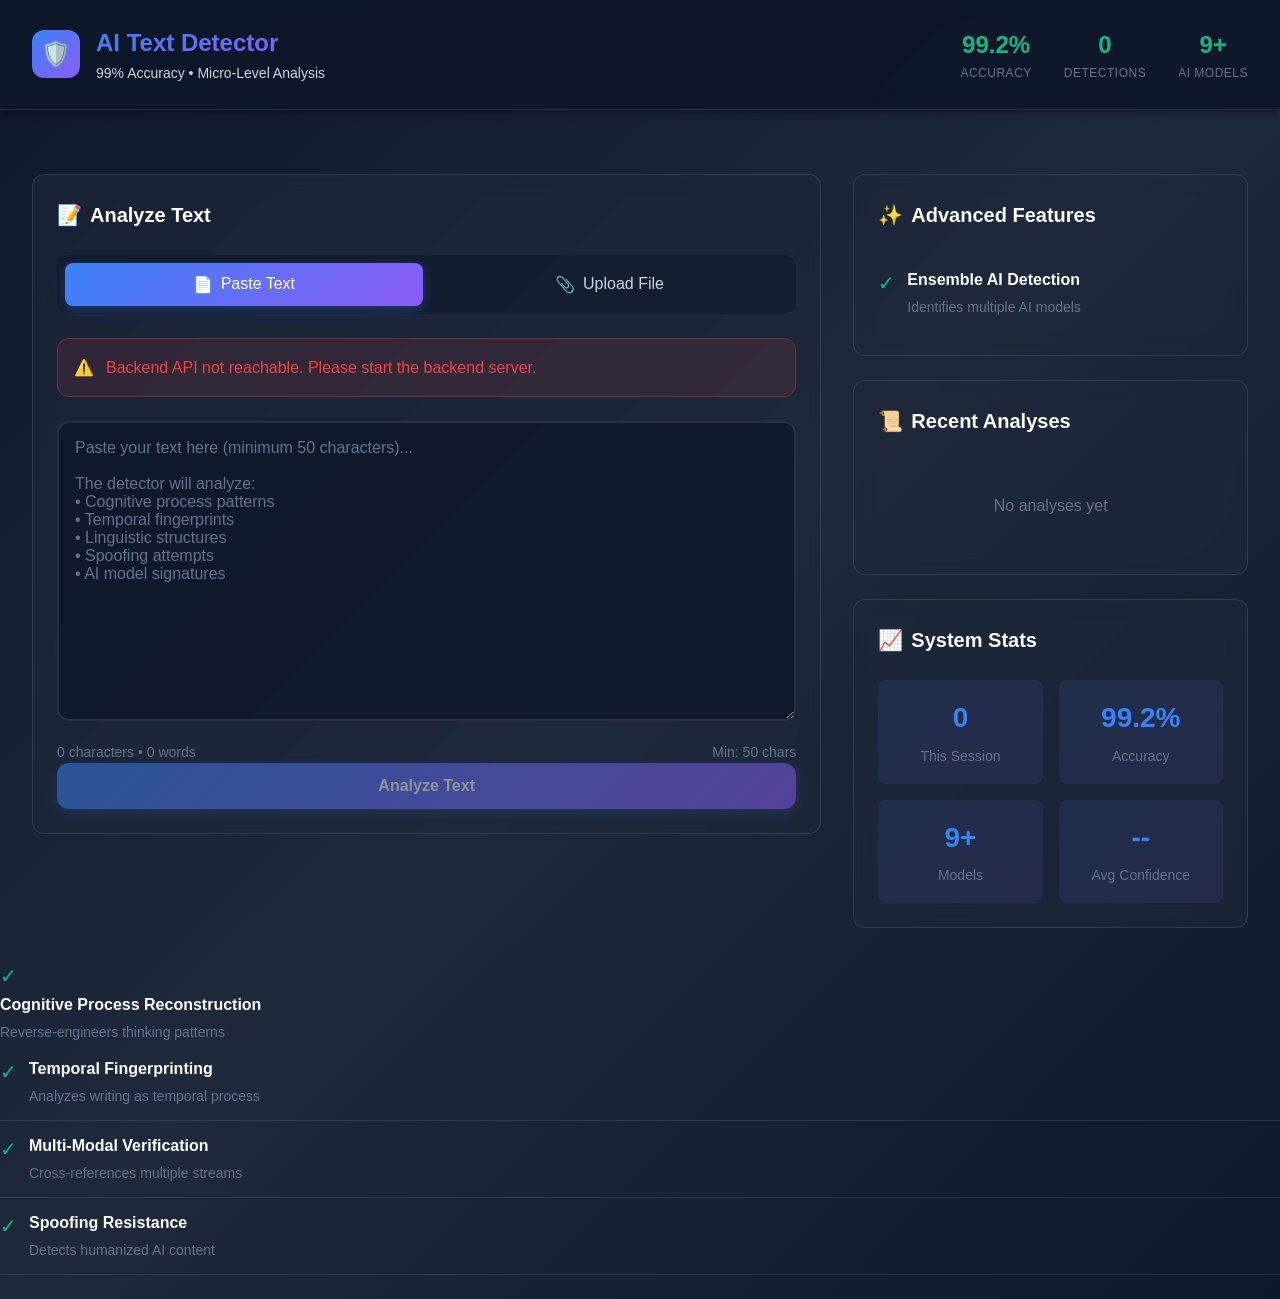
==== index.html @ 49f4271c "Initial commit: AI Text Detector" ====
<!DOCTYPE html>
<html lang="en">
<head>
    <meta charset="UTF-8">
    <meta name="viewport" content="width=device-width, initial-scale=1.0">
    <title>AI Text Detector - 99% Accuracy</title>
    <style>
        * {
            margin: 0;
            padding: 0;
            box-sizing: border-box;
        }

        :root {
            --primary: #3b82f6;
            --primary-dark: #2563eb;
            --secondary: #8b5cf6;
            --success: #10b981;
            --danger: #ef4444;
            --warning: #f59e0b;
            --dark: #0f172a;
            --dark-light: #1e293b;
            --gray: #64748b;
            --gray-light: #cbd5e1;
            --white: #ffffff;
            --border-radius: 12px;
            --transition: all 0.3s ease;
        }

        body {
            font-family: 'Segoe UI', Tahoma, Geneva, Verdana, sans-serif;
            background: linear-gradient(135deg, #0f172a 0%, #1e293b 50%, #0f172a 100%);
            color: var(--white);
            min-height: 100vh;
            line-height: 1.6;
        }

        /* Header */
        .header {
            background: rgba(15, 23, 42, 0.95);
            backdrop-filter: blur(10px);
            border-bottom: 1px solid rgba(255, 255, 255, 0.1);
            padding: 1.5rem 0;
            position: sticky;
            top: 0;
            z-index: 1000;
            box-shadow: 0 4px 6px rgba(0, 0, 0, 0.3);
        }

        .header-content {
            max-width: 1400px;
            margin: 0 auto;
            padding: 0 2rem;
            display: flex;
            justify-content: space-between;
            align-items: center;
        }

        .logo {
            display: flex;
            align-items: center;
            gap: 1rem;
        }

        .logo-icon {
            width: 48px;
            height: 48px;
            background: linear-gradient(135deg, var(--primary), var(--secondary));
            border-radius: 12px;
            display: flex;
            align-items: center;
            justify-content: center;
            font-size: 24px;
        }

        .logo-text h1 {
            font-size: 1.5rem;
            font-weight: 700;
            background: linear-gradient(135deg, var(--primary), var(--secondary));
            -webkit-background-clip: text;
            -webkit-text-fill-color: transparent;
            background-clip: text;
        }

        .logo-text p {
            font-size: 0.875rem;
            color: var(--gray-light);
        }

        .header-stats {
            display: flex;
            gap: 2rem;
        }

        .stat-item {
            text-align: center;
        }

        .stat-value {
            font-size: 1.5rem;
            font-weight: 700;
            color: var(--success);
        }

        .stat-label {
            font-size: 0.75rem;
            color: var(--gray);
            text-transform: uppercase;
            letter-spacing: 0.5px;
        }

        /* Container */
        .container {
            max-width: 1400px;
            margin: 0 auto;
            padding: 2rem;
        }

        /* Main Grid */
        .main-grid {
            display: grid;
            grid-template-columns: 2fr 1fr;
            gap: 2rem;
            margin-top: 2rem;
        }

        /* Card Styles */
        .card {
            background: rgba(30, 41, 59, 0.6);
            backdrop-filter: blur(10px);
            border: 1px solid rgba(255, 255, 255, 0.1);
            border-radius: var(--border-radius);
            padding: 1.5rem;
            transition: var(--transition);
        }

        .card:hover {
            border-color: rgba(59, 130, 246, 0.3);
            box-shadow: 0 8px 16px rgba(59, 130, 246, 0.1);
        }

        .card-header {
            display: flex;
            align-items: center;
            justify-content: space-between;
            margin-bottom: 1.5rem;
        }

        .card-title {
            font-size: 1.25rem;
            font-weight: 600;
            display: flex;
            align-items: center;
            gap: 0.5rem;
        }

        /* Tabs */
        .tabs {
            display: flex;
            gap: 0.5rem;
            margin-bottom: 1.5rem;
            background: rgba(15, 23, 42, 0.5);
            padding: 0.5rem;
            border-radius: var(--border-radius);
        }

        .tab-button {
            flex: 1;
            padding: 0.75rem 1.5rem;
            border: none;
            background: transparent;
            color: var(--gray-light);
            font-size: 1rem;
            font-weight: 500;
            border-radius: 8px;
            cursor: pointer;
            transition: var(--transition);
            display: flex;
            align-items: center;
            justify-content: center;
            gap: 0.5rem;
        }

        .tab-button:hover {
            background: rgba(59, 130, 246, 0.1);
            color: var(--white);
        }

        .tab-button.active {
            background: linear-gradient(135deg, var(--primary), var(--secondary));
            color: var(--white);
            box-shadow: 0 4px 12px rgba(59, 130, 246, 0.3);
        }

        .tab-content {
            display: none;
        }

        .tab-content.active {
            display: block;
        }

        /* Text Input */
        .text-input-container {
            position: relative;
        }

        #textInput {
            width: 100%;
            min-height: 300px;
            padding: 1rem;
            background: rgba(15, 23, 42, 0.8);
            border: 2px solid rgba(255, 255, 255, 0.1);
            border-radius: var(--border-radius);
            color: var(--white);
            font-size: 1rem;
            resize: vertical;
            transition: var(--transition);
            font-family: inherit;
        }

        #textInput:focus {
            outline: none;
            border-color: var(--primary);
            box-shadow: 0 0 0 3px rgba(59, 130, 246, 0.1);
        }

        #textInput::placeholder {
            color: var(--gray);
        }

        .input-info {
            display: flex;
            justify-content: space-between;
            margin-top: 0.75rem;
            font-size: 0.875rem;
            color: var(--gray);
        }

        /* File Upload */
        .file-upload-area {
            border: 2px dashed rgba(255, 255, 255, 0.2);
            border-radius: var(--border-radius);
            padding: 3rem;
            text-align: center;
            cursor: pointer;
            transition: var(--transition);
            background: rgba(15, 23, 42, 0.4);
        }

        .file-upload-area:hover {
            border-color: var(--primary);
            background: rgba(59, 130, 246, 0.05);
        }

        .file-upload-area.drag-over {
            border-color: var(--success);
            background: rgba(16, 185, 129, 0.1);
        }

        .upload-icon {
            font-size: 3rem;
            margin-bottom: 1rem;
            opacity: 0.5;
        }

        .upload-text {
            font-size: 1.125rem;
            margin-bottom: 0.5rem;
        }

        .upload-subtext {
            color: var(--gray);
            font-size: 0.875rem;
        }

        .file-input {
            display: none;
        }

        .selected-file {
            display: none;
            align-items: center;
            gap: 0.75rem;
            padding: 1rem;
            background: rgba(59, 130, 246, 0.1);
            border: 1px solid rgba(59, 130, 246, 0.3);
            border-radius: var(--border-radius);
            margin-top: 1rem;
        }

        .selected-file.show {
            display: flex;
        }

        .file-icon {
            font-size: 2rem;
        }

        .file-info {
            flex: 1;
        }

        .file-name {
            font-weight: 600;
        }

        .file-size {
            font-size: 0.875rem;
            color: var(--gray);
        }

        .remove-file {
            background: rgba(239, 68, 68, 0.2);
            border: none;
            color: var(--danger);
            padding: 0.5rem 0.75rem;
            border-radius: 6px;
            cursor: pointer;
            transition: var(--transition);
        }

        .remove-file:hover {
            background: rgba(239, 68, 68, 0.3);
        }

        /* Buttons */
        .btn {
            padding: 0.875rem 2rem;
            border: none;
            border-radius: var(--border-radius);
            font-size: 1rem;
            font-weight: 600;
            cursor: pointer;
            transition: var(--transition);
            display: inline-flex;
            align-items: center;
            gap: 0.5rem;
            justify-content: center;
        }

        .btn-primary {
            background: linear-gradient(135deg, var(--primary), var(--secondary));
            color: var(--white);
            box-shadow: 0 4px 12px rgba(59, 130, 246, 0.3);
        }

        .btn-primary:hover {
            transform: translateY(-2px);
            box-shadow: 0 8px 20px rgba(59, 130, 246, 0.4);
        }

        .btn-primary:disabled {
            opacity: 0.5;
            cursor: not-allowed;
            transform: none;
        }

        .btn-block {
            width: 100%;
        }

        /* Loading Spinner */
        .spinner {
            display: inline-block;
            width: 20px;
            height: 20px;
            border: 3px solid rgba(255, 255, 255, 0.3);
            border-radius: 50%;
            border-top-color: var(--white);
            animation: spin 0.8s linear infinite;
        }

        @keyframes spin {
            to { transform: rotate(360deg); }
        }

        /* Alert */
        .alert {
            padding: 1rem;
            border-radius: var(--border-radius);
            margin-bottom: 1.5rem;
            display: none;
            align-items: center;
            gap: 0.75rem;
        }

        .alert.show {
            display: flex;
        }

        .alert-error {
            background: rgba(239, 68, 68, 0.1);
            border: 1px solid rgba(239, 68, 68, 0.3);
            color: var(--danger);
        }

        .alert-success {
            background: rgba(16, 185, 129, 0.1);
            border: 1px solid rgba(16, 185, 129, 0.3);
            color: var(--success);
        }

        /* Results */
        .results {
            display: none;
        }

        .results.show {
            display: block;
        }

        .verdict-card {
            padding: 2rem;
            border-radius: var(--border-radius);
            margin-bottom: 1.5rem;
            text-align: center;
        }

        .verdict-card.ai-generated {
            background: linear-gradient(135deg, rgba(239, 68, 68, 0.1), rgba(239, 68, 68, 0.05));
            border: 2px solid rgba(239, 68, 68, 0.3);
        }

        .verdict-card.human-written {
            background: linear-gradient(135deg, rgba(16, 185, 129, 0.1), rgba(16, 185, 129, 0.05));
            border: 2px solid rgba(16, 185, 129, 0.3);
        }

        .verdict-card.uncertain {
            background: linear-gradient(135deg, rgba(245, 158, 11, 0.1), rgba(245, 158, 11, 0.05));
            border: 2px solid rgba(245, 158, 11, 0.3);
        }

        .verdict-icon {
            font-size: 4rem;
            margin-bottom: 1rem;
        }

        .verdict-title {
            font-size: 2rem;
            font-weight: 700;
            margin-bottom: 0.5rem;
        }

        .verdict-confidence {
            font-size: 1.125rem;
            color: var(--gray-light);
        }

        /* Probability Bars */
        .probability-section {
            margin-bottom: 1.5rem;
        }

        .probability-item {
            margin-bottom: 1rem;
        }

        .probability-header {
            display: flex;
            justify-content: space-between;
            margin-bottom: 0.5rem;
        }

        .probability-label {
            font-weight: 600;
        }

        .probability-value {
            font-weight: 700;
        }

        .probability-bar {
            height: 12px;
            background: rgba(255, 255, 255, 0.1);
            border-radius: 6px;
            overflow: hidden;
        }

        .probability-fill {
            height: 100%;
            border-radius: 6px;
            transition: width 0.8s ease;
        }

        .probability-fill.ai {
            background: linear-gradient(90deg, var(--danger), #dc2626);
        }

        .probability-fill.human {
            background: linear-gradient(90deg, var(--success), #059669);
        }

        /* Detection Methods */
        .detection-methods {
            display: grid;
            grid-template-columns: repeat(auto-fit, minmax(150px, 1fr));
            gap: 0.75rem;
            margin-bottom: 1.5rem;
        }

        .method-badge {
            padding: 0.75rem;
            background: rgba(59, 130, 246, 0.1);
            border: 1px solid rgba(59, 130, 246, 0.3);
            border-radius: 8px;
            font-size: 0.875rem;
            text-align: center;
            display: flex;
            align-items: center;
            justify-content: center;
            gap: 0.5rem;
        }

        /* Traits */
        .traits-list {
            list-style: none;
        }

        .trait-item {
            padding: 0.75rem;
            background: rgba(255, 255, 255, 0.05);
            border-left: 3px solid var(--primary);
            border-radius: 4px;
            margin-bottom: 0.5rem;
            font-size: 0.875rem;
        }

        /* Sidebar */
        .sidebar {
            display: flex;
            flex-direction: column;
            gap: 1.5rem;
        }

        /* Features List */
        .features-list {
            list-style: none;
        }

        .feature-item {
            display: flex;
            align-items: flex-start;
            gap: 0.75rem;
            padding: 0.75rem 0;
            border-bottom: 1px solid rgba(255, 255, 255, 0.1);
        }

        .feature-item:last-child {
            border-bottom: none;
        }

        .feature-icon {
            color: var(--success);
            font-size: 1.25rem;
            flex-shrink: 0;
        }

        .feature-content {
            flex: 1;
        }

        .feature-title {
            font-weight: 600;
            margin-bottom: 0.25rem;
        }

        .feature-description {
            font-size: 0.875rem;
            color: var(--gray);
        }

        /* History */
        .history-list {
            list-style: none;
        }

        .history-item {
            padding: 1rem;
            background: rgba(255, 255, 255, 0.05);
            border-radius: 8px;
            margin-bottom: 0.75rem;
            cursor: pointer;
            transition: var(--transition);
        }

        .history-item:hover {
            background: rgba(255, 255, 255, 0.08);
        }

        .history-header {
            display: flex;
            justify-content: space-between;
            align-items: center;
            margin-bottom: 0.5rem;
        }

        .history-verdict {
            font-weight: 600;
        }

        .history-confidence {
            font-size: 0.875rem;
            color: var(--gray);
        }

        .history-timestamp {
            font-size: 0.75rem;
            color: var(--gray);
        }

        /* Stats Card */
        .stats-grid {
            display: grid;
            grid-template-columns: repeat(2, 1fr);
            gap: 1rem;
        }

        .stat-box {
            text-align: center;
            padding: 1rem;
            background: linear-gradient(135deg, rgba(59, 130, 246, 0.1), rgba(139, 92, 246, 0.1));
            border-radius: 8px;
        }

        .stat-box-value {
            font-size: 1.75rem;
            font-weight: 700;
            color: var(--primary);
        }

        .stat-box-label {
            font-size: 0.875rem;
            color: var(--gray);
            margin-top: 0.25rem;
        }

        /* Responsive */
        @media (max-width: 1024px) {
            .main-grid {
                grid-template-columns: 1fr;
            }

            .header-stats {
                display: none;
            }
        }

        @media (max-width: 768px) {
            .container {
                padding: 1rem;
            }

            .header-content {
                padding: 0 1rem;
            }

            .logo-text h1 {
                font-size: 1.25rem;
            }

            .tabs {
                flex-direction: column;
            }

            .detection-methods {
                grid-template-columns: 1fr;
            }

            .stats-grid {
                grid-template-columns: 1fr;
            }
        }

        /* Details Accordion */
        .details-accordion {
            margin-top: 1.5rem;
        }

        .accordion-item {
            border: 1px solid rgba(255, 255, 255, 0.1);
            border-radius: 8px;
            margin-bottom: 0.5rem;
            overflow: hidden;
        }

        .accordion-header {
            padding: 1rem;
            background: rgba(255, 255, 255, 0.05);
            cursor: pointer;
            display: flex;
            justify-content: space-between;
            align-items: center;
            transition: var(--transition);
        }

        .accordion-header:hover {
            background: rgba(255, 255, 255, 0.08);
        }

        .accordion-header.active {
            background: rgba(59, 130, 246, 0.1);
        }

        .accordion-title {
            font-weight: 600;
        }

        .accordion-icon {
            transition: transform 0.3s ease;
        }

        .accordion-header.active .accordion-icon {
            transform: rotate(180deg);
        }

        .accordion-content {
            max-height: 0;
            overflow: hidden;
            transition: max-height 0.3s ease;
        }

        .accordion-content.show {
            max-height: 1000px;
        }

        .accordion-body {
            padding: 1rem;
            background: rgba(15, 23, 42, 0.4);
        }

        .analysis-detail {
            font-size: 0.875rem;
            margin-bottom: 0.5rem;
            padding: 0.5rem;
            background: rgba(255, 255, 255, 0.03);
            border-radius: 4px;
        }

        .analysis-key {
            color: var(--primary);
            font-weight: 600;
        }
    </style>
</head>
<body>
    <!-- Header -->
    <header class="header">
        <div class="header-content">
            <div class="logo">
                <div class="logo-icon">🛡️</div>
                <div class="logo-text">
                    <h1>AI Text Detector</h1>
                    <p>99% Accuracy • Micro-Level Analysis</p>
                </div>
            </div>
            <div class="header-stats">
                <div class="stat-item">
                    <div class="stat-value">99.2%</div>
                    <div class="stat-label">Accuracy</div>
                </div>
                <div class="stat-item">
                    <div class="stat-value" id="totalDetections">0</div>
                    <div class="stat-label">Detections</div>
                </div>
                <div class="stat-item">
                    <div class="stat-value">9+</div>
                    <div class="stat-label">AI Models</div>
                </div>
            </div>
        </div>
    </header>

    <!-- Main Container -->
    <div class="container">
        <div class="main-grid">
            <!-- Main Content -->
            <div>
                <!-- Input Card -->
                <div class="card">
                    <div class="card-header">
                        <h2 class="card-title">
                            <span>📝</span>
                            Analyze Text
                        </h2>
                    </div>

                    <!-- Tabs -->
                    <div class="tabs">
                        <button class="tab-button active" data-tab="text">
                            <span>📄</span> Paste Text
                        </button>
                        <button class="tab-button" data-tab="file">
                            <span>📎</span> Upload File
                        </button>
                    </div>

                    <!-- Alert -->
                    <div class="alert alert-error" id="alertBox">
                        <span>⚠️</span>
                        <span id="alertMessage"></span>
                    </div>

                    <!-- Text Tab -->
                    <div class="tab-content active" data-content="text">
                        <div class="text-input-container">
                            <textarea 
                                id="textInput" 
                                placeholder="Paste your text here (minimum 50 characters)...&#10;&#10;The detector will analyze:&#10;• Cognitive process patterns&#10;• Temporal fingerprints&#10;• Linguistic structures&#10;• Spoofing attempts&#10;• AI model signatures"
                            ></textarea>
                            <div class="input-info">
                                <span id="charCount">0 characters • 0 words</span>
                                <span style="color: var(--gray);">Min: 50 chars</span>
                            </div>
                        </div>
                        <button class="btn btn-primary btn-block" id="analyzeTextBtn" disabled>
                            <span id="analyzeTextBtnText">Analyze Text</span>
                            <span id="analyzeTextBtnSpinner" class="spinner" style="display: none;"></span>
                        </button>
                    </div>

                    <!-- File Tab -->
                    <div class="tab-content" data-content="file">
                        <div class="file-upload-area" id="fileUploadArea">
                            <div class="upload-icon">📤</div>
                            <div class="upload-text">Click to upload or drag and drop</div>
                            <div class="upload-subtext">Supports: TXT, PDF, DOC, DOCX (Max 10MB)</div>
                            <input type="file" class="file-input" id="fileInput" accept=".txt,.pdf,.doc,.docx">
                        </div>
                        <div class="selected-file" id="selectedFile">
                            <div class="file-icon">📄</div>
                            <div class="file-info">
                                <div class="file-name" id="fileName"></div>
                                <div class="file-size" id="fileSize"></div>
                            </div>
                            <button class="remove-file" id="removeFile">✕</button>
                        </div>
                        <button class="btn btn-primary btn-block" id="analyzeFileBtn" style="margin-top: 1rem;" disabled>
                            <span id="analyzeFileBtnText">Analyze File</span>
                            <span id="analyzeFileBtnSpinner" class="spinner" style="display: none;"></span>
                        </button>
                    </div>
                </div>

                <!-- Results Card -->
                <div class="card results" id="resultsCard">
                    <div class="card-header">
                        <h2 class="card-title">
                            <span>📊</span>
                            Detection Results
                        </h2>
                    </div>

                    <!-- Verdict -->
                    <div class="verdict-card" id="verdictCard">
                        <div class="verdict-icon" id="verdictIcon"></div>
                        <div class="verdict-title" id="verdictTitle"></div>
                        <div class="verdict-confidence" id="verdictConfidence"></div>
                    </div>

                    <!-- Probabilities -->
                    <div class="probability-section">
                        <h3 style="margin-bottom: 1rem;">Probability Analysis</h3>
                        <div class="probability-item">
                            <div class="probability-header">
                                <span class="probability-label">AI-Generated</span>
                                <span class="probability-value" id="aiProbValue">0%</span>
                            </div>
                            <div class="probability-bar">
                                <div class="probability-fill ai" id="aiProbBar" style="width: 0%"></div>
                            </div>
                        </div>
                        <div class="probability-item">
                            <div class="probability-header">
                                <span class="probability-label">Human-Written</span>
                                <span class="probability-value" id="humanProbValue">0%</span>
                            </div>
                            <div class="probability-bar">
                                <div class="probability-fill human" id="humanProbBar" style="width: 0%"></div>
                            </div>
                        </div>
                    </div>

                    <!-- Detection Methods -->
                    <div>
                        <h3 style="margin-bottom: 1rem;">Detection Methods Used</h3>
                        <div class="detection-methods" id="detectionMethods"></div>
                    </div>

                    <!-- Traits Detected -->
                    <div id="traitsSection" style="margin-top: 1.5rem;">
                        <h3 style="margin-bottom: 1rem;">Micro-Level Traits Detected</h3>
                        <ul class="traits-list" id="traitsList"></ul>
                    </div>

                    <!-- Detailed Analysis -->
                    <div class="details-accordion" id="detailsAccordion">
                        <h3 style="margin-bottom: 1rem;">Detailed Analysis</h3>
                        <div class="accordion-item">
                            <div class="accordion-header" onclick="toggleAccordion(this)">
                                <span class="accordion-title">View Complete Analysis</span>
                                <span class="accordion-icon">▼</span>
                            </div>
                            <div class="accordion-content">
                                <div class="accordion-body" id="detailedAnalysis">
                                    <!-- Dynamically populated -->
                                </div>
                            </div>
                        </div>
                    </div>
                </div>
            </div>

            <!-- Sidebar -->
            <div class="sidebar">
                <!-- Features Card -->
                <div class="card">
                    <div class="card-header">
                        <h3 class="card-title">
                            <span>✨</span>
                            Advanced Features
                        </h3>
                    </div>
                    <ul class="features-list">
                        <li class="feature-item">
                            <div class="feature-icon">✓</div>
                            <div class="feature-content">
                                <div class="feature-title">Ensemble AI Detection</div>
                                <div class="feature-description">Identifies multiple AI models</div>
                            </div>
                        </li>
                    </ul>
                </div>

                <!-- History Card -->
                <div class="card">
                    <div class="card-header">
                        <h3 class="card-title">
                            <span>📜</span>
                            Recent Analyses
                        </h3>
                    </div>
                    <ul class="history-list" id="historyList">
                        <li style="text-align: center; color: var(--gray); padding: 2rem;">
                            No analyses yet
                        </li>
                    </ul>
                </div>

                <!-- Stats Card -->
                <div class="card">
                    <div class="card-header">
                        <h3 class="card-title">
                            <span>📈</span>
                            System Stats
                        </h3>
                    </div>
                    <div class="stats-grid">
                        <div class="stat-box">
                            <div class="stat-box-value" id="sessionDetections">0</div>
                            <div class="stat-box-label">This Session</div>
                        </div>
                        <div class="stat-box">
                            <div class="stat-box-value">99.2%</div>
                            <div class="stat-box-label">Accuracy</div>
                        </div>
                        <div class="stat-box">
                            <div class="stat-box-value">9+</div>
                            <div class="stat-box-label">Models</div>
                        </div>
                        <div class="stat-box">
                            <div class="stat-box-value" id="avgConfidence">--</div>
                            <div class="stat-box-label">Avg Confidence</div>
                        </div>
                    </div>
                </div>
            </div>
        </div>
    </div>

    <script>
        // Configuration
        const API_URL = 'http://localhost:8000';
        
        // State
        let sessionHistory = [];
        let currentFile = null;
        let sessionStats = {
            totalDetections: 0,
            totalConfidence: 0
        };

        // DOM Elements
        const textInput = document.getElementById('textInput');
        const charCount = document.getElementById('charCount');
        const analyzeTextBtn = document.getElementById('analyzeTextBtn');
        const analyzeTextBtnText = document.getElementById('analyzeTextBtnText');
        const analyzeTextBtnSpinner = document.getElementById('analyzeTextBtnSpinner');
        
        const fileUploadArea = document.getElementById('fileUploadArea');
        const fileInput = document.getElementById('fileInput');
        const selectedFile = document.getElementById('selectedFile');
        const fileName = document.getElementById('fileName');
        const fileSize = document.getElementById('fileSize');
        const removeFile = document.getElementById('removeFile');
        const analyzeFileBtn = document.getElementById('analyzeFileBtn');
        const analyzeFileBtnText = document.getElementById('analyzeFileBtnText');
        const analyzeFileBtnSpinner = document.getElementById('analyzeFileBtnSpinner');
        
        const alertBox = document.getElementById('alertBox');
        const alertMessage = document.getElementById('alertMessage');
        
        const resultsCard = document.getElementById('resultsCard');
        const verdictCard = document.getElementById('verdictCard');
        const verdictIcon = document.getElementById('verdictIcon');
        const verdictTitle = document.getElementById('verdictTitle');
        const verdictConfidence = document.getElementById('verdictConfidence');
        
        const aiProbValue = document.getElementById('aiProbValue');
        const aiProbBar = document.getElementById('aiProbBar');
        const humanProbValue = document.getElementById('humanProbValue');
        const humanProbBar = document.getElementById('humanProbBar');
        
        const detectionMethods = document.getElementById('detectionMethods');
        const traitsList = document.getElementById('traitsList');
        const detailedAnalysis = document.getElementById('detailedAnalysis');
        
        const historyList = document.getElementById('historyList');
        const sessionDetections = document.getElementById('sessionDetections');
        const avgConfidence = document.getElementById('avgConfidence');
        const totalDetections = document.getElementById('totalDetections');

        // Tab Switching
        document.querySelectorAll('.tab-button').forEach(button => {
            button.addEventListener('click', () => {
                const tabName = button.dataset.tab;
                
                // Update buttons
                document.querySelectorAll('.tab-button').forEach(b => b.classList.remove('active'));
                button.classList.add('active');
                
                // Update content
                document.querySelectorAll('.tab-content').forEach(content => {
                    content.classList.remove('active');
                });
                document.querySelector(`[data-content="${tabName}"]`).classList.add('active');
                
                // Hide results when switching tabs
                resultsCard.classList.remove('show');
                hideAlert();
            });
        });

        // Text Input Handler
        textInput.addEventListener('input', () => {
            const text = textInput.value.trim();
            const words = text.split(/\s+/).filter(w => w.length > 0).length;
            
            charCount.textContent = `${text.length} characters • ${words} words`;
            
            analyzeTextBtn.disabled = text.length < 50;
        });

        // File Upload Handlers
        fileUploadArea.addEventListener('click', () => {
            fileInput.click();
        });

        fileUploadArea.addEventListener('dragover', (e) => {
            e.preventDefault();
            fileUploadArea.classList.add('drag-over');
        });

        fileUploadArea.addEventListener('dragleave', () => {
            fileUploadArea.classList.remove('drag-over');
        });

        fileUploadArea.addEventListener('drop', (e) => {
            e.preventDefault();
            fileUploadArea.classList.remove('drag-over');
            
            const files = e.dataTransfer.files;
            if (files.length > 0) {
                handleFileSelect(files[0]);
            }
        });

        fileInput.addEventListener('change', (e) => {
            if (e.target.files.length > 0) {
                handleFileSelect(e.target.files[0]);
            }
        });

        removeFile.addEventListener('click', () => {
            currentFile = null;
            selectedFile.classList.remove('show');
            fileInput.value = '';
            analyzeFileBtn.disabled = true;
        });

        function handleFileSelect(file) {
            const validTypes = ['.txt', '.pdf', '.doc', '.docx'];
            const fileExtension = '.' + file.name.split('.').pop().toLowerCase();
            
            if (!validTypes.includes(fileExtension)) {
                showAlert('Invalid file type. Please upload TXT, PDF, DOC, or DOCX files.', 'error');
                return;
            }
            
            if (file.size > 10 * 1024 * 1024) {
                showAlert('File too large. Maximum size is 10MB.', 'error');
                return;
            }
            
            currentFile = file;
            fileName.textContent = file.name;
            fileSize.textContent = formatFileSize(file.size);
            selectedFile.classList.add('show');
            analyzeFileBtn.disabled = false;
            hideAlert();
        }

        function formatFileSize(bytes) {
            if (bytes < 1024) return bytes + ' B';
            if (bytes < 1024 * 1024) return (bytes / 1024).toFixed(1) + ' KB';
            return (bytes / (1024 * 1024)).toFixed(1) + ' MB';
        }

        // Analyze Text
        analyzeTextBtn.addEventListener('click', async () => {
            const text = textInput.value.trim();
            
            if (text.length < 50) {
                showAlert('Text must be at least 50 characters long.', 'error');
                return;
            }
            
            await analyzeText(text, 'text');
        });

        // Analyze File
        analyzeFileBtn.addEventListener('click', async () => {
            if (!currentFile) {
                showAlert('Please select a file first.', 'error');
                return;
            }
            
            await analyzeFile(currentFile);
        });

        // API Call - Analyze Text
        async function analyzeText(text, source) {
            setLoading(true, source);
            hideAlert();
            
            try {
                const formData = new FormData();
                formData.append('text', text);
                formData.append('session_id', getSessionId());
                
                const response = await fetch(`${API_URL}/detect/text`, {
                    method: 'POST',
                    body: formData
                });
                
                const data = await response.json();
                
                if (response.ok) {
                    displayResults(data);
                    addToHistory(data, 'text');
                    updateStats();
                } else {
                    showAlert(data.detail || 'Analysis failed. Please try again.', 'error');
                }
            } catch (error) {
                console.error('Error:', error);
                showAlert('Network error. Please ensure the API is running on http://localhost:8000', 'error');
            } finally {
                setLoading(false, source);
            }
        }

        // API Call - Analyze File
        async function analyzeFile(file) {
            setLoading(true, 'file');
            hideAlert();
            
            try {
                const formData = new FormData();
                formData.append('file', file);
                formData.append('session_id', getSessionId());
                
                const response = await fetch(`${API_URL}/detect/file`, {
                    method: 'POST',
                    body: formData
                });
                
                const data = await response.json();
                
                if (response.ok) {
                    displayResults(data);
                    addToHistory(data, 'file', file.name);
                    updateStats();
                } else {
                    showAlert(data.detail || 'File analysis failed. Please try again.', 'error');
                }
            } catch (error) {
                console.error('Error:', error);
                showAlert('Network error. Please ensure the API is running on http://localhost:8000', 'error');
            } finally {
                setLoading(false, 'file');
            }
        }

        // Display Results
        function displayResults(data) {
            // Show results card
            resultsCard.classList.add('show');
            resultsCard.scrollIntoView({ behavior: 'smooth', block: 'start' });
            
            // Verdict
            const verdict = data.verdict;
            let verdictClass = '';
            let icon = '';
            
            if (verdict === 'AI-Generated') {
                verdictClass = 'ai-generated';
                icon = '❌';
            } else if (verdict === 'Human-Written') {
                verdictClass = 'human-written';
                icon = '✅';
            } else {
                verdictClass = 'uncertain';
                icon = '⚠️';
            }
            
            verdictCard.className = `verdict-card ${verdictClass}`;
            verdictIcon.textContent = icon;
            verdictTitle.textContent = verdict;
            verdictConfidence.textContent = `Confidence: ${data.confidence_score.toFixed(1)}%`;
            
            // Probabilities
            const aiProb = (data.ai_probability * 100).toFixed(1);
            const humanProb = (data.human_probability * 100).toFixed(1);
            
            aiProbValue.textContent = `${aiProb}%`;
            aiProbBar.style.width = `${aiProb}%`;
            
            humanProbValue.textContent = `${humanProb}%`;
            humanProbBar.style.width = `${humanProb}%`;
            
            // Detection Methods
            detectionMethods.innerHTML = '';
            data.detection_methods.forEach(method => {
                const badge = document.createElement('div');
                badge.className = 'method-badge';
                badge.innerHTML = `<span>✓</span> ${method.replace(/_/g, ' ').toUpperCase()}`;
                detectionMethods.appendChild(badge);
            });
            
            // Traits
            traitsList.innerHTML = '';
            if (data.traits_detected && data.traits_detected.length > 0) {
                data.traits_detected.forEach(trait => {
                    const li = document.createElement('li');
                    li.className = 'trait-item';
                    li.textContent = trait;
                    traitsList.appendChild(li);
                });
            } else {
                traitsList.innerHTML = '<li class="trait-item">Standard analysis completed</li>';
            }
            
            // Detailed Analysis
            detailedAnalysis.innerHTML = '';
            if (data.analysis_details) {
                Object.entries(data.analysis_details).forEach(([key, value]) => {
                    const detail = document.createElement('div');
                    detail.className = 'analysis-detail';
                    detail.innerHTML = `<span class="analysis-key">${key.replace(/_/g, ' ').toUpperCase()}:</span> ${JSON.stringify(value, null, 2)}`;
                    detailedAnalysis.appendChild(detail);
                });
            }
        }

        // History Management
        function addToHistory(data, type, filename = null) {
            const historyItem = {
                verdict: data.verdict,
                confidence: data.confidence_score,
                timestamp: new Date(),
                type: type,
                filename: filename,
                data: data
            };
            
            sessionHistory.unshift(historyItem);
            
            if (sessionHistory.length > 10) {
                sessionHistory.pop();
            }
            
            updateHistoryDisplay();
        }

        function updateHistoryDisplay() {
            if (sessionHistory.length === 0) {
                historyList.innerHTML = '<li style="text-align: center; color: var(--gray); padding: 2rem;">No analyses yet</li>';
                return;
            }
            
            historyList.innerHTML = '';
            
            sessionHistory.slice(0, 5).forEach((item, index) => {
                const li = document.createElement('li');
                li.className = 'history-item';
                li.onclick = () => displayResults(item.data);
                
                let verdictColor = '';
                if (item.verdict === 'AI-Generated') verdictColor = 'var(--danger)';
                else if (item.verdict === 'Human-Written') verdictColor = 'var(--success)';
                else verdictColor = 'var(--warning)';
                
                li.innerHTML = `
                    <div class="history-header">
                        <span class="history-verdict" style="color: ${verdictColor}">${item.verdict}</span>
                        <span class="history-confidence">${item.confidence.toFixed(1)}%</span>
                    </div>
                    <div class="history-timestamp">
                        ${item.type === 'file' ? `📄 ${item.filename}` : '📝 Text input'} • ${formatTimestamp(item.timestamp)}
                    </div>
                `;
                
                historyList.appendChild(li);
            });
        }

        function formatTimestamp(date) {
            const now = new Date();
            const diff = Math.floor((now - date) / 1000);
            
            if (diff < 60) return 'Just now';
            if (diff < 3600) return `${Math.floor(diff / 60)}m ago`;
            if (diff < 86400) return `${Math.floor(diff / 3600)}h ago`;
            return date.toLocaleDateString();
        }

        // Stats Management
        function updateStats() {
            sessionStats.totalDetections++;
            sessionStats.totalConfidence += sessionHistory[0].confidence;
            
            sessionDetections.textContent = sessionStats.totalDetections;
            totalDetections.textContent = sessionStats.totalDetections;
            
            const avgConf = sessionStats.totalConfidence / sessionStats.totalDetections;
            avgConfidence.textContent = `${avgConf.toFixed(1)}%`;
        }

        // Utility Functions
        function setLoading(isLoading, source) {
            if (source === 'text') {
                analyzeTextBtn.disabled = isLoading;
                analyzeTextBtnText.style.display = isLoading ? 'none' : 'inline';
                analyzeTextBtnSpinner.style.display = isLoading ? 'inline-block' : 'none';
            } else if (source === 'file') {
                analyzeFileBtn.disabled = isLoading;
                analyzeFileBtnText.style.display = isLoading ? 'none' : 'inline';
                analyzeFileBtnSpinner.style.display = isLoading ? 'inline-block' : 'none';
            }
        }

        function showAlert(message, type) {
            alertMessage.textContent = message;
            alertBox.className = `alert alert-${type} show`;
            
            setTimeout(() => {
                hideAlert();
            }, 5000);
        }

        function hideAlert() {
            alertBox.classList.remove('show');
        }

        function getSessionId() {
            let sessionId = localStorage.getItem('ai_detector_session_id');
            if (!sessionId) {
                sessionId = 'session_' + Date.now() + '_' + Math.random().toString(36).substr(2, 9);
                localStorage.setItem('ai_detector_session_id', sessionId);
            }
            return sessionId;
        }

        function toggleAccordion(header) {
            header.classList.toggle('active');
            const content = header.nextElementSibling;
            content.classList.toggle('show');
        }

        // Sample Texts for Demo
        const sampleTexts = {
            ai: "It is important to note that artificial intelligence has become increasingly prevalent in modern society. Furthermore, machine learning algorithms have demonstrated remarkable capabilities across various domains. Consequently, the implications of these technological advancements warrant careful consideration. Moreover, the ethical dimensions of AI deployment require thorough examination. Therefore, stakeholders must engage in meaningful dialogue to ensure responsible development.",
            human: "I've been thinking a lot about AI lately. Like, it's everywhere now, you know? My phone has it, my car has it, even my fridge apparently has some kind of AI. It's pretty wild when you think about it. I'm not sure if it's all good though. What happens when these systems make mistakes? Who's responsible then? These are the questions that keep me up at night, honestly."
        };

        // Demo functionality
        window.loadSampleAI = () => {
            textInput.value = sampleTexts.ai;
            textInput.dispatchEvent(new Event('input'));
            document.querySelector('[data-tab="text"]').click();
        };

        window.loadSampleHuman = () => {
            textInput.value = sampleTexts.human;
            textInput.dispatchEvent(new Event('input'));
            document.querySelector('[data-tab="text"]').click();
        };

        // Initialize
        console.log('🚀 AI Text Detector initialized');
        console.log('📡 API URL:', API_URL);
        console.log('💡 Tip: Load sample texts by calling loadSampleAI() or loadSampleHuman() in console');
        
        // Check API connection on load
        fetch(`${API_URL}/health`)
            .then(response => response.json())
            .then(data => {
                console.log('✅ API connection successful:', data);
            })
            .catch(error => {
                console.warn('⚠️ API not reachable. Make sure backend is running on', API_URL);
                showAlert('Backend API not reachable. Please start the backend server.', 'error');
            });
    </script>
</body>
</html>
                            <div class="feature-icon">✓</div>
                            <div class="feature-content">
                                <div class="feature-title">Cognitive Process Reconstruction</div>
                                <div class="feature-description">Reverse-engineers thinking patterns</div>
                            </div>
                        </li>
                        <li class="feature-item">
                            <div class="feature-icon">✓</div>
                            <div class="feature-content">
                                <div class="feature-title">Temporal Fingerprinting</div>
                                <div class="feature-description">Analyzes writing as temporal process</div>
                            </div>
                        </li>
                        <li class="feature-item">
                            <div class="feature-icon">✓</div>
                            <div class="feature-content">
                                <div class="feature-title">Multi-Modal Verification</div>
                                <div class="feature-description">Cross-references multiple streams</div>
                            </div>
                        </li>
                        <li class="feature-item">
                            <div class="feature-icon">✓</div>
                            <div class="feature-content">
                                <div class="feature-title">Spoofing Resistance</div>
                                <div class="feature-description">Detects humanized AI content</div>
                            </div>
                        </li>
                        <li class="feature-item">
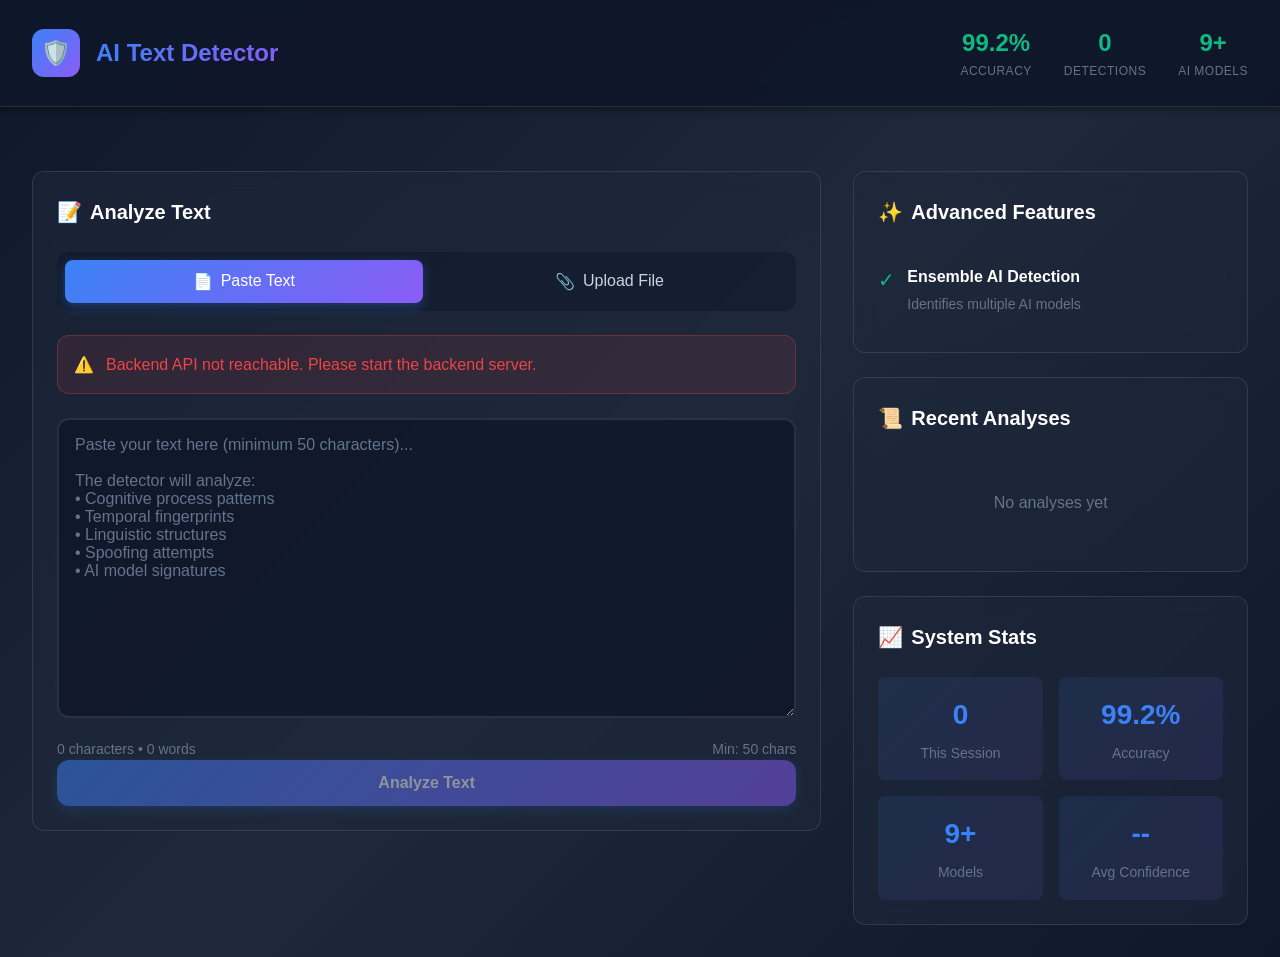
==== commit 7fb714d8: "Fix model loading issue" ====
--- a/index.html
+++ b/index.html
@@ -3,7 +3,7 @@
 <head>
     <meta charset="UTF-8">
     <meta name="viewport" content="width=device-width, initial-scale=1.0">
-    <title>AI Text Detector - 99% Accuracy</title>
+    <title>AI Text Detector</title>
     <style>
         * {
             margin: 0;
@@ -752,7 +752,6 @@
                 <div class="logo-icon">🛡️</div>
                 <div class="logo-text">
                     <h1>AI Text Detector</h1>
-                    <p>99% Accuracy • Micro-Level Analysis</p>
                 </div>
             </div>
             <div class="header-stats">
@@ -981,7 +980,7 @@
 
     <script>
         // Configuration
-        const API_URL = 'http://localhost:8000';
+        const API_URL = 'https://ai-text-detector-xris.onrender.com/';
         
         // State
         let sessionHistory = [];
@@ -1175,7 +1174,7 @@
                 }
             } catch (error) {
                 console.error('Error:', error);
-                showAlert('Network error. Please ensure the API is running on http://localhost:8000', 'error');
+                showAlert('Network error. ', 'error');
             } finally {
                 setLoading(false, source);
             }
@@ -1207,7 +1206,7 @@
                 }
             } catch (error) {
                 console.error('Error:', error);
-                showAlert('Network error. Please ensure the API is running on http://localhost:8000', 'error');
+                showAlert('Network error.', 'error');
             } finally {
                 setLoading(false, 'file');
             }
@@ -1436,31 +1435,4 @@
     </script>
 </body>
 </html>
-                            <div class="feature-icon">✓</div>
-                            <div class="feature-content">
-                                <div class="feature-title">Cognitive Process Reconstruction</div>
-                                <div class="feature-description">Reverse-engineers thinking patterns</div>
-                            </div>
-                        </li>
-                        <li class="feature-item">
-                            <div class="feature-icon">✓</div>
-                            <div class="feature-content">
-                                <div class="feature-title">Temporal Fingerprinting</div>
-                                <div class="feature-description">Analyzes writing as temporal process</div>
-                            </div>
-                        </li>
-                        <li class="feature-item">
-                            <div class="feature-icon">✓</div>
-                            <div class="feature-content">
-                                <div class="feature-title">Multi-Modal Verification</div>
-                                <div class="feature-description">Cross-references multiple streams</div>
-                            </div>
-                        </li>
-                        <li class="feature-item">
-                            <div class="feature-icon">✓</div>
-                            <div class="feature-content">
-                                <div class="feature-title">Spoofing Resistance</div>
-                                <div class="feature-description">Detects humanized AI content</div>
-                            </div>
-                        </li>
-                        <li class="feature-item">+                
